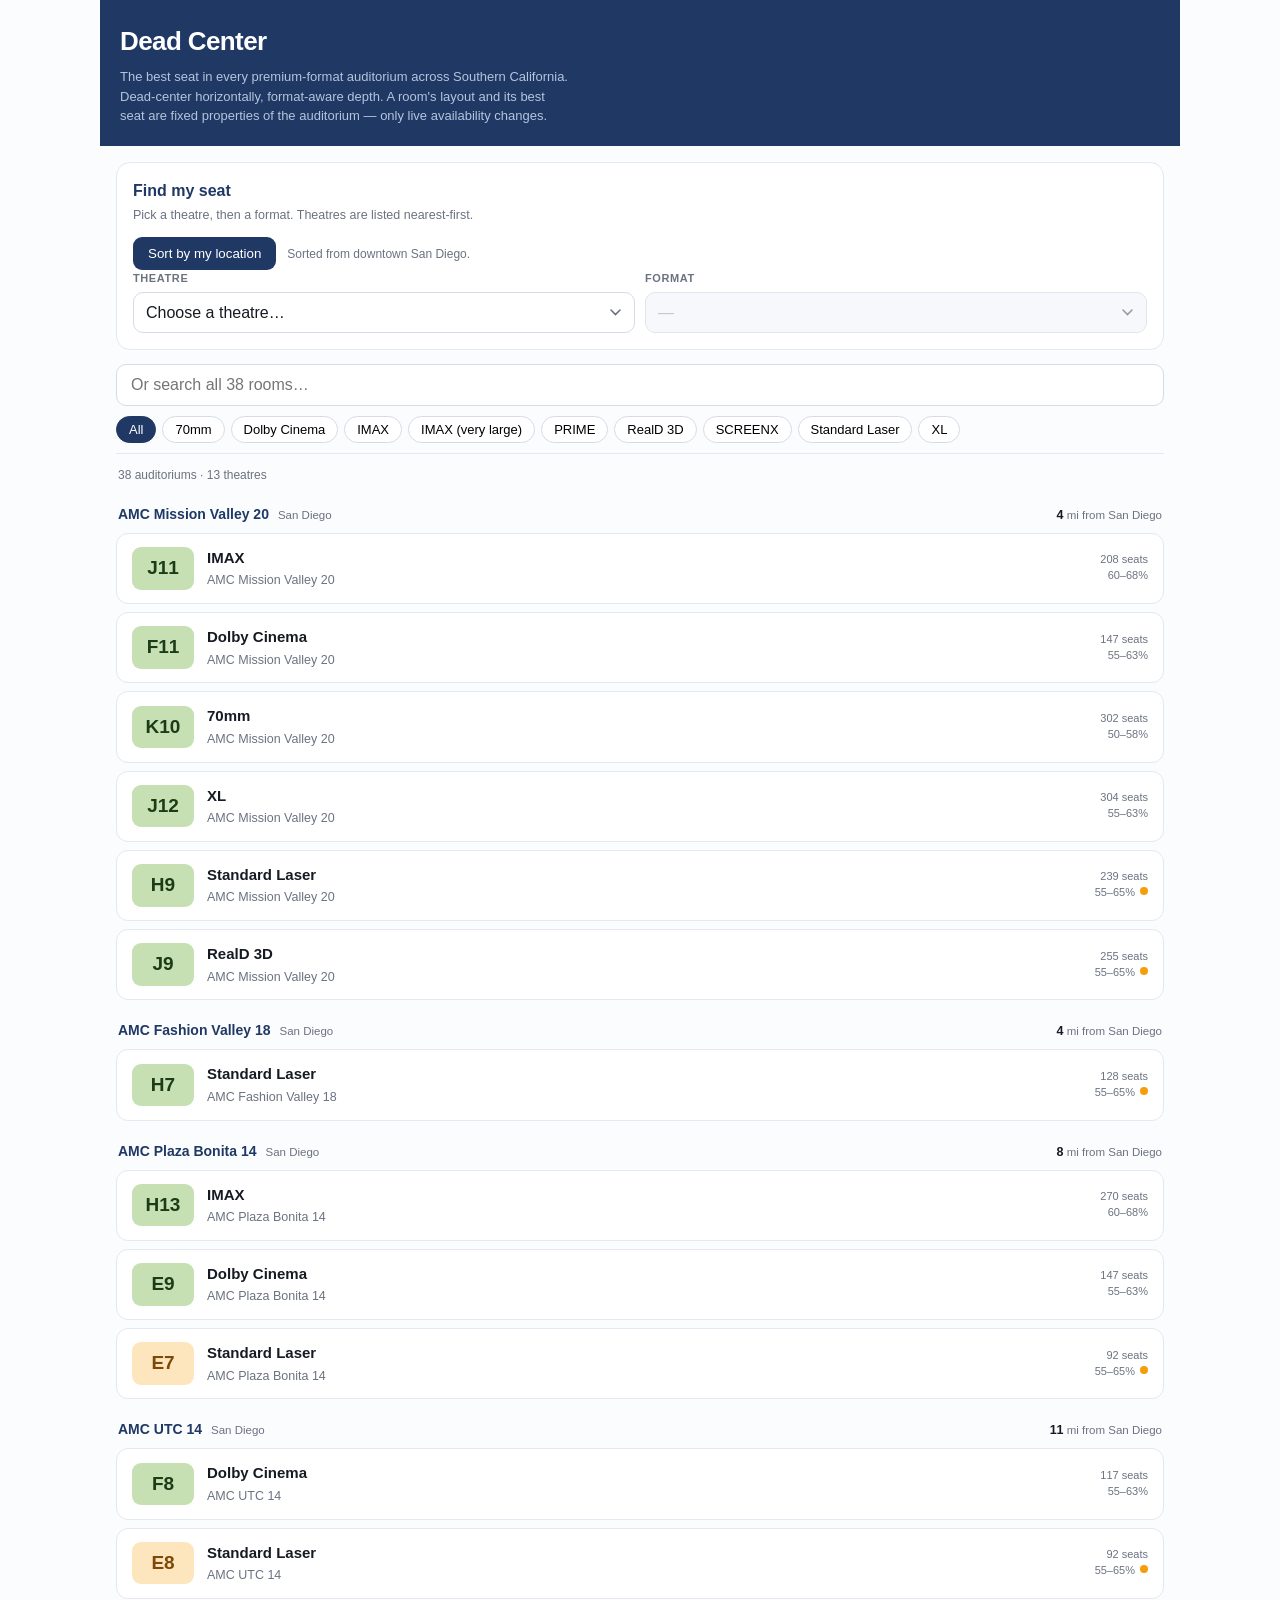
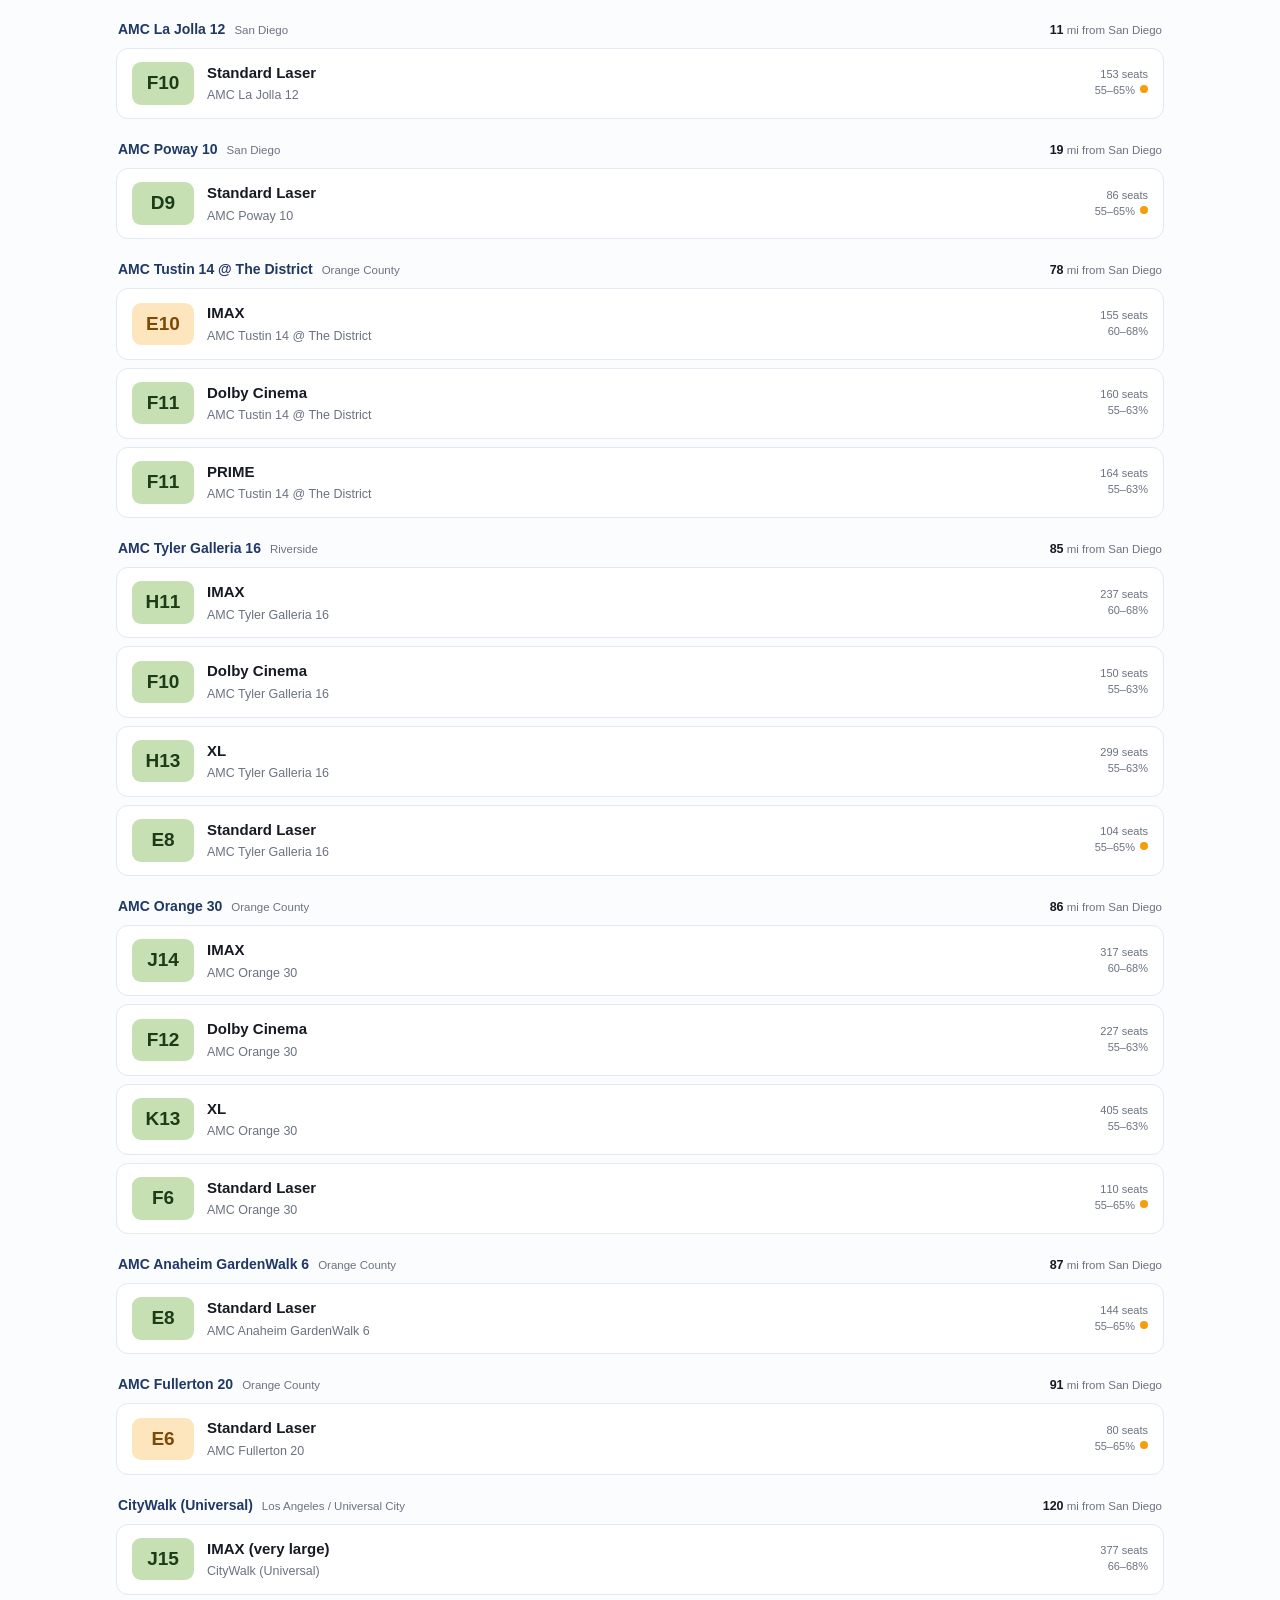
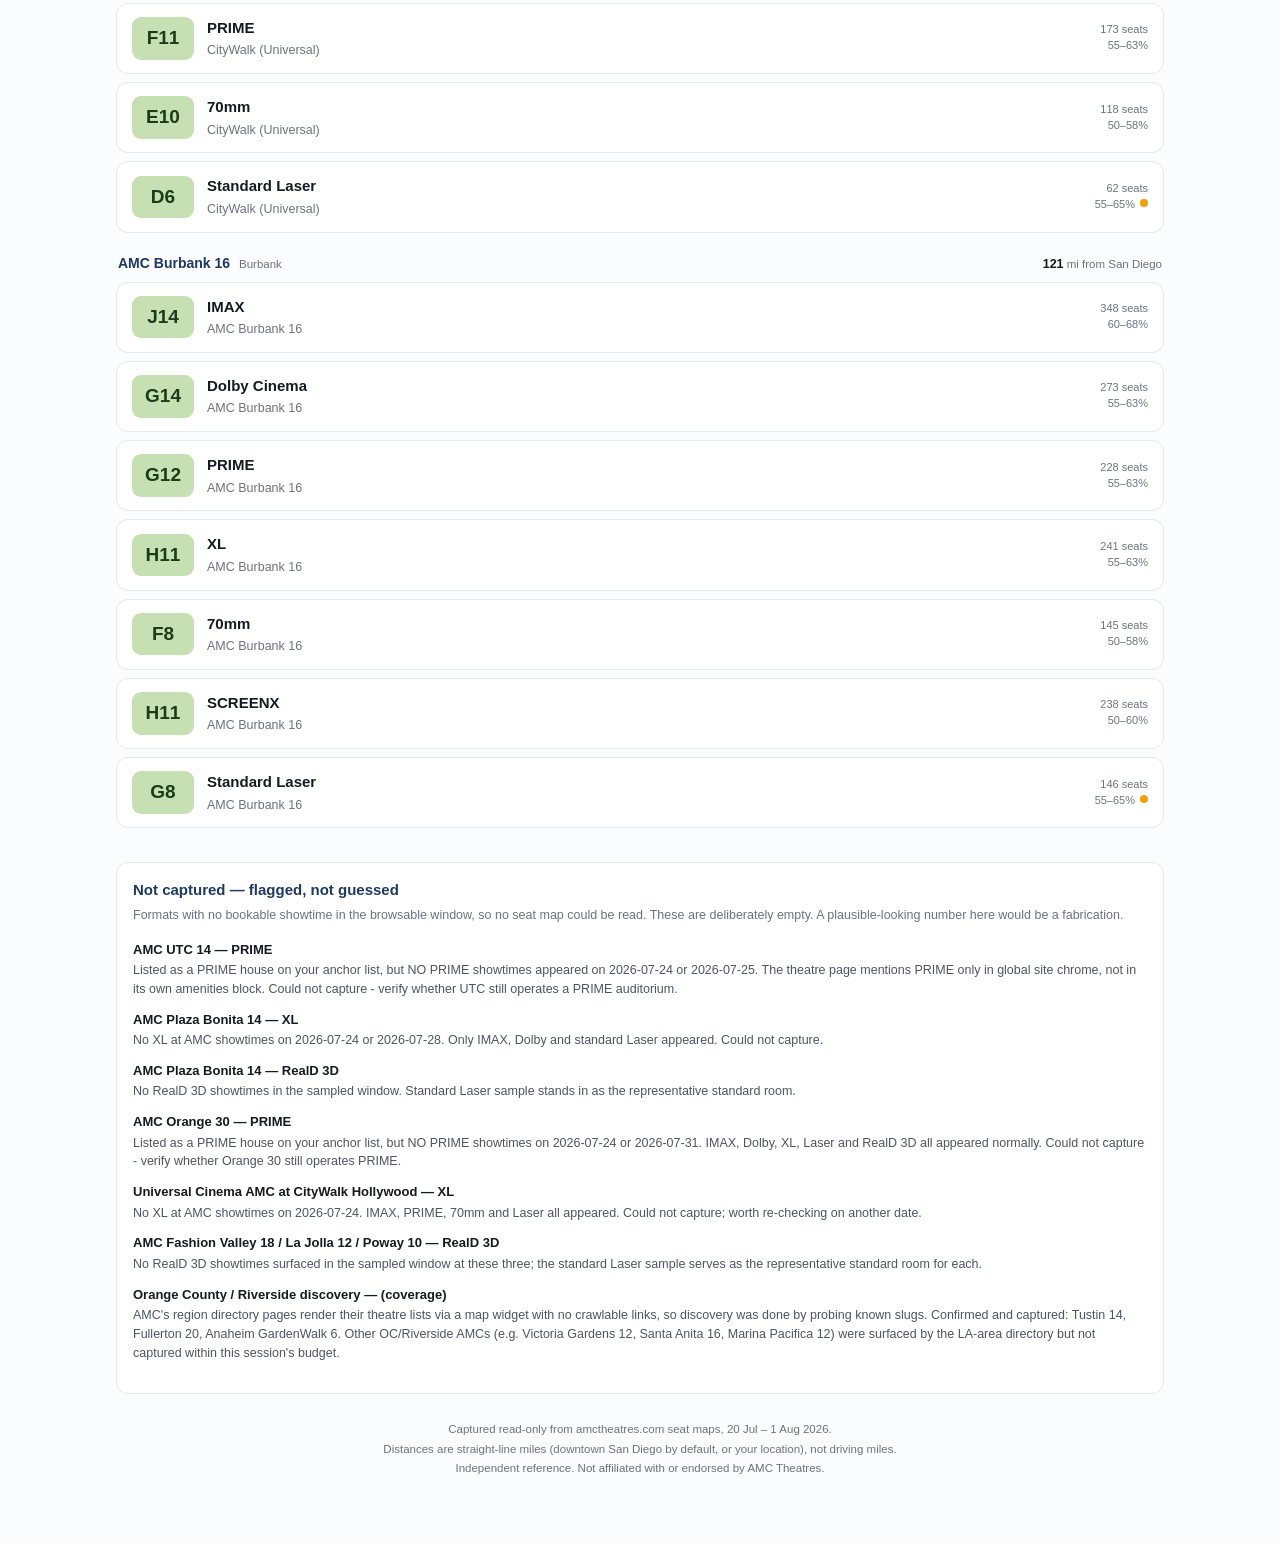
==== docs/index.html @ 114aef23 "Upload site" ====
<!DOCTYPE html>
<html lang="en"><head>
<meta charset="utf-8">
<meta name="viewport" content="width=device-width,initial-scale=1,viewport-fit=cover">
<title>Dead Center — the best seat in the house</title>
<meta name="description" content="The best seat in every premium-format auditorium at 13 theatres across Southern California. IMAX, Dolby, PRIME, XL, 70mm and SCREENX, measured from the actual seat maps.">
<meta name="theme-color" content="#1f3864">
<meta property="og:title" content="Dead Center — the best seat in the house">
<meta property="og:description" content="The best seat in every premium-format auditorium at 13 theatres across Southern California.">
<meta property="og:type" content="website">
<meta property="og:image" content="og.png">
<meta property="og:image:width" content="1200">
<meta property="og:image:height" content="630">
<meta name="twitter:card" content="summary_large_image">
<meta name="twitter:title" content="Dead Center — the best seat in the house">
<meta name="twitter:description" content="The best seat in every premium-format auditorium across Southern California.">
<meta name="twitter:image" content="og.png">
<link rel="manifest" href="manifest.json">
<link rel="apple-touch-icon" href="apple-touch-icon.png">
<meta name="apple-mobile-web-app-capable" content="yes">
<meta name="apple-mobile-web-app-status-bar-style" content="black-translucent">
<meta name="apple-mobile-web-app-title" content="Dead Center">
<link rel="icon" href="data:image/svg+xml,<svg xmlns='http://www.w3.org/2000/svg' viewBox='0 0 32 32'><rect width='32' height='32' rx='7' fill='%231f3864'/><rect x='7' y='7' width='18' height='3' rx='1.5' fill='%23c6e0b4'/><g fill='%23fff'><rect x='7' y='14' width='4' height='4' rx='1'/><rect x='14' y='14' width='4' height='4' rx='1' fill='%23c6e0b4'/><rect x='21' y='14' width='4' height='4' rx='1'/><rect x='7' y='21' width='4' height='4' rx='1'/><rect x='14' y='21' width='4' height='4' rx='1'/><rect x='21' y='21' width='4' height='4' rx='1'/></g></svg>">
<link rel="stylesheet" href="styles.css">
</head><body>
<div class="wrap">
<header>
  <h1>Dead Center</h1>
  <p>The best seat in every premium-format auditorium across Southern California.
     Dead-center horizontally, format-aware depth. A room's layout and its best seat are fixed
     properties of the auditorium — only live availability changes.</p>
  <button id="install" type="button" hidden>Install app</button>
  <p id="iostip" hidden>To install: tap the <b>Share</b> icon, then <b>Add to Home Screen</b>.</p>
</header>

<div class="picker">
  <h2>Find my seat</h2>
  <p class="hint">Pick a theatre, then a format. Theatres are listed nearest-first.</p>
  <div class="loc"><button id="loc" type="button">Sort by my location</button>
    <span id="locmsg">Sorted from downtown San Diego.</span></div>
  <div class="selects">
    <label>Theatre
      <select id="pt"><option value="">Choose a theatre…</option></select></label>
    <label>Format
      <select id="pf" disabled><option value="">—</option></select></label>
  </div>
  <div id="answer" aria-live="polite"></div>
</div>

<div class="controls">
  <input type="search" id="q" placeholder="Search all rooms…" autocomplete="off" aria-label="Search">
  <div class="chips" id="chips"></div>
</div>

<div class="count" id="count" aria-live="polite"></div>
<div id="list"></div>

<div class="gaps">
  <h2>Not captured — flagged, not guessed</h2>
  <p class="sub">Formats with no bookable showtime in the browsable window, so no seat map could be read.
     These are deliberately empty. A plausible-looking number here would be a fabrication.</p>
  <dl id="gaps"></dl>
</div>

<footer>
  Captured read-only from amctheatres.com seat maps, 20 Jul – 1 Aug 2026.<br>
  Distances are straight-line miles (downtown San Diego by default, or your location), not driving miles.<br>
  Independent reference. Not affiliated with or endorsed by AMC Theatres.
</footer>
</div>

<script src="seats.js"></script>
<script src="app.js"></script>
</body></html>
---- docs/styles.css ----
:root{color-scheme:light;--navy:#1f3864;--ink:#161a22;--mute:#6b7280;--line:#e4e8f0;
--sweet:#c6e0b4;--sweetink:#1c3c18;--good:#fff2cc;--close:#f8cbad;--far:#e6e8ec;--amber:#f59e0b;--bg:#fbfcfe}
*{box-sizing:border-box}
body{margin:0;background:var(--bg);color:var(--ink);-webkit-text-size-adjust:100%;
font:15px/1.5 -apple-system,BlinkMacSystemFont,"Segoe UI",Roboto,Helvetica,Arial,sans-serif}
.wrap{max-width:1080px;margin:0 auto;padding:0 16px 64px}
header{background:var(--navy);color:#fff;margin:0 -16px;position:relative;
padding:max(22px,env(safe-area-inset-top)) 20px 20px}
header h1{margin:0;font-size:26px;font-weight:800;letter-spacing:-.6px}
header p{margin:6px 0 0;font-size:13px;color:#b6c4dc;max-width:62ch}
#install{position:absolute;top:max(20px,env(safe-area-inset-top));right:18px;background:#fff;
color:var(--navy);border:0;border-radius:8px;padding:7px 13px;font:600 12.5px/1 inherit;cursor:pointer}
#install:hover{background:#e8eef8}
#iostip{margin:14px 2px 0;background:#eef3fb;border:1px solid #d6e0f0;border-radius:10px;
padding:10px 13px;font-size:12.5px;color:#324a70}
#iostip b{color:var(--navy)}
.controls{position:sticky;top:0;z-index:20;background:var(--bg);padding:14px 0 10px;
border-bottom:1px solid var(--line)}
input[type=search]{width:100%;padding:11px 14px;border:1px solid #d6dbe6;border-radius:10px;
font-size:16px;background:#fff;outline:none;-webkit-appearance:none}
input:focus{border-color:var(--navy);box-shadow:0 0 0 3px rgba(31,56,100,.1)}
.chips{display:flex;flex-wrap:wrap;gap:6px;margin-top:10px}
.chip{padding:5px 12px;border:1px solid #d6dbe6;border-radius:999px;background:#fff;
font-size:13px;cursor:pointer;font-family:inherit}
.chip[aria-pressed=true]{background:var(--navy);color:#fff;border-color:var(--navy)}
.count{font-size:12px;color:var(--mute);margin:12px 2px 8px}
.thead{display:flex;align-items:baseline;gap:9px;margin:20px 2px 8px;flex-wrap:wrap}
.thead b{font-size:14px;color:var(--navy)}
.thead .rg{font-size:11.5px;color:var(--mute)}
.thead .mi{margin-left:auto;font-size:11.5px;color:var(--mute);font-variant-numeric:tabular-nums}
.thead .mi b{font-size:12.5px;color:var(--ink)}
.card{background:#fff;border:1px solid var(--line);border-radius:12px;margin-bottom:8px;overflow:hidden}
.card>summary{list-style:none;cursor:pointer;padding:13px 15px;display:flex;align-items:center;gap:13px}
.card>summary::-webkit-details-marker{display:none}
.card>summary:focus-visible{outline:2px solid var(--navy);outline-offset:-2px}
.card[open]>summary{border-bottom:1px solid var(--line);background:#fcfdff}
.seat{flex:0 0 auto;min-width:62px;text-align:center;padding:7px 10px;border-radius:9px;
background:var(--sweet);color:var(--sweetink);font-weight:700;font-size:19px;font-variant-numeric:tabular-nums}
.seat.off{background:#fde6be;color:#7c4a06}
.meta{flex:1;min-width:0}.meta b{display:block;font-size:15px;font-weight:600}
.meta span{display:block;font-size:12.5px;color:var(--mute);margin-top:2px;
overflow:hidden;text-overflow:ellipsis;white-space:nowrap}
.tag{flex:0 0 auto;font-size:11px;color:var(--mute);text-align:right;line-height:1.45}
.dot{display:inline-block;width:8px;height:8px;border-radius:50%;background:var(--amber);
vertical-align:1px;margin-left:5px}
.stale{display:inline-block;margin-left:5px;font-size:9.5px;font-weight:700;letter-spacing:.4px;
background:#fde6be;color:#7c4a06;padding:1px 5px;border-radius:4px;vertical-align:1px}
.body{padding:16px 15px 18px}
.why{font-size:13.5px;color:#374151;background:#f7f9fc;border-left:3px solid var(--navy);
padding:10px 13px;border-radius:0 8px 8px 0;margin:0 0 14px}
.why.mt{margin-top:15px}
.warn{font-size:12.5px;background:#fff7ed;border-left:3px solid var(--amber);color:#7c4a06;
padding:9px 13px;border-radius:0 8px 8px 0;margin:0 0 14px}
.warn.mt0{margin:14px 0 0}
.split{display:flex;gap:22px;flex-wrap:wrap}
.diagram{flex:0 0 auto}
.screen{height:7px;border-radius:4px;background:linear-gradient(90deg,#c8d2e4,#1f3864,#c8d2e4)}
.screenlbl{text-align:center;font-size:9.5px;letter-spacing:2.4px;color:var(--mute);margin:3px 0 9px}
.rowline{display:flex;align-items:center;gap:7px;margin-bottom:2px}
.rlbl{width:17px;font-size:10.5px;color:var(--mute);text-align:right;font-variant-numeric:tabular-nums}
.bar{height:11px;border-radius:3px}
.rowline.best .rlbl{color:var(--ink);font-weight:700}
.rowline.best .bar{outline:2px solid var(--navy);outline-offset:1px}
.rpct{font-size:10px;color:#aeb5c2;font-variant-numeric:tabular-nums}
table{border-collapse:collapse;font-size:12.5px;flex:1;min-width:280px}
th{background:var(--navy);color:#fff;font-weight:600;padding:6px 9px;text-align:left;font-size:11.5px}
td{padding:5px 9px;border-bottom:1px solid #f0f2f6;font-variant-numeric:tabular-nums}
tr.best td{font-weight:700;background:#f4f8ef}
.v{padding:1px 7px;border-radius:4px;font-size:11px;white-space:nowrap}
.k{font-size:11.5px;color:var(--mute);margin:0 0 14px}.k b{color:var(--ink);font-weight:600}
.quirks{margin:16px 0 0;padding:0;list-style:none}
.quirks li{font-size:12.5px;color:#4b5563;padding-left:15px;position:relative;margin-bottom:5px}
.quirks li:before{content:"";position:absolute;left:0;top:7px;width:4px;height:4px;
border-radius:50%;background:#b6bdc9}
.share{margin-top:14px;font-size:11.5px;background:none;border:1px solid #d6dbe6;border-radius:7px;
padding:5px 11px;color:var(--mute);cursor:pointer;font-family:inherit}
.share:hover{border-color:var(--navy);color:var(--navy)}
.gaps{margin-top:34px;background:#fff;border:1px solid var(--line);border-radius:12px;padding:16px}
.gaps h2{margin:0 0 4px;font-size:15px;color:var(--navy)}
.gaps p.sub{margin:0 0 12px;font-size:12.5px;color:var(--mute)}
.gaps dt{font-size:13px;font-weight:600;margin-top:11px}
.gaps dd{margin:2px 0 0;font-size:12.5px;color:#4b5563}
.empty{text-align:center;color:var(--mute);padding:46px 0}
.picker{background:#fff;border:1px solid var(--line);border-radius:14px;padding:16px;margin-top:16px}
.picker h2{margin:0 0 3px;font-size:16px;color:var(--navy)}
.picker .hint{margin:0 0 13px;font-size:12.5px;color:var(--mute)}
.selects{display:flex;gap:10px;flex-wrap:wrap}
.selects label{flex:1;min-width:190px;font-size:11px;font-weight:700;letter-spacing:.6px;
color:var(--mute);text-transform:uppercase;display:block}
select{width:100%;margin-top:5px;padding:11px 12px;font-size:16px;font-family:inherit;
border:1px solid #d6dbe6;border-radius:10px;background:#fff;color:var(--ink);-webkit-appearance:none;
background-image:url("data:image/svg+xml,%3Csvg xmlns='http://www.w3.org/2000/svg' width='11' height='7'%3E%3Cpath d='M1 1l4.5 4.5L10 1' stroke='%236b7280' stroke-width='1.6' fill='none' stroke-linecap='round'/%3E%3C/svg%3E");
background-repeat:no-repeat;background-position:right 13px center}
select:disabled{background-color:#f4f6fa;color:#aab1bd}
select:focus{outline:none;border-color:var(--navy);box-shadow:0 0 0 3px rgba(31,56,100,.1)}
.answer{margin-top:16px;border-top:1px solid var(--line);padding-top:16px}
.answer:empty{margin:0;border:0;padding:0}
.bigseat{display:flex;align-items:center;gap:15px;flex-wrap:wrap}
.bigseat .num{font-size:44px;font-weight:800;letter-spacing:-1.5px;color:var(--sweetink);
background:var(--sweet);border-radius:13px;padding:9px 20px;font-variant-numeric:tabular-nums}
.bigseat .num.off{background:#fde6be;color:#7c4a06}
.bigseat .sub{font-size:13px;color:var(--mute);line-height:1.55}
.bigseat .sub b{color:var(--ink);display:block;font-size:15px;font-weight:600;margin-bottom:2px}
.bigseat .sub b.inline{display:inline;font-size:inherit;color:inherit;margin:0}
.map{margin-top:16px;overflow-x:auto;padding-bottom:4px}
.mapinner{display:inline-block;min-width:100%}
.maprow{display:flex;align-items:center;justify-content:center;gap:3px;margin-bottom:3px}
.maprow .lb{width:16px;font-size:9.5px;color:var(--mute);text-align:right;flex:0 0 auto;
font-variant-numeric:tabular-nums}
.seats{display:flex;gap:2px}
.s{width:9px;height:9px;border-radius:2px;background:#dfe4ec}
.maprow[data-v="SWEET SPOT"] .s{background:var(--sweet)}
.maprow[data-v="good"] .s{background:#f0e4bd}
.maprow[data-v="too close"] .s{background:#f4d5c2}
.s.pick{background:var(--navy);width:11px;height:11px;border-radius:3px;margin:-1px;
box-shadow:0 0 0 2px #fff,0 0 0 4px var(--navy)}
.maplegend{text-align:center;font-size:10.5px;color:var(--mute);margin-top:9px}
.notcaptured{background:#fff7ed;border:1px solid #f3d5a8;border-radius:11px;padding:15px}
.notcaptured b{display:block;font-size:15px;color:#7c4a06;margin-bottom:4px}
.notcaptured p{margin:0;font-size:13px;color:#8a5a15;line-height:1.55}
.loc{display:flex;align-items:center;gap:11px;flex-wrap:wrap;margin-top:12px}
#loc{background:var(--navy);color:#fff;border:0;border-radius:9px;padding:9px 15px;
font:600 13px/1 inherit;cursor:pointer}
#loc:hover{background:#26467a}
#loc:disabled{opacity:.55;cursor:default}
#locmsg{font-size:12px;color:var(--mute)}
#locmsg.on{color:var(--sweetink);font-weight:600}
#locmsg.err{color:#b45309}
footer{margin-top:26px;font-size:11.5px;color:var(--mute);text-align:center;line-height:1.7}
@media(max-width:560px){.split{gap:16px}table{min-width:100%}.tag{display:none}}
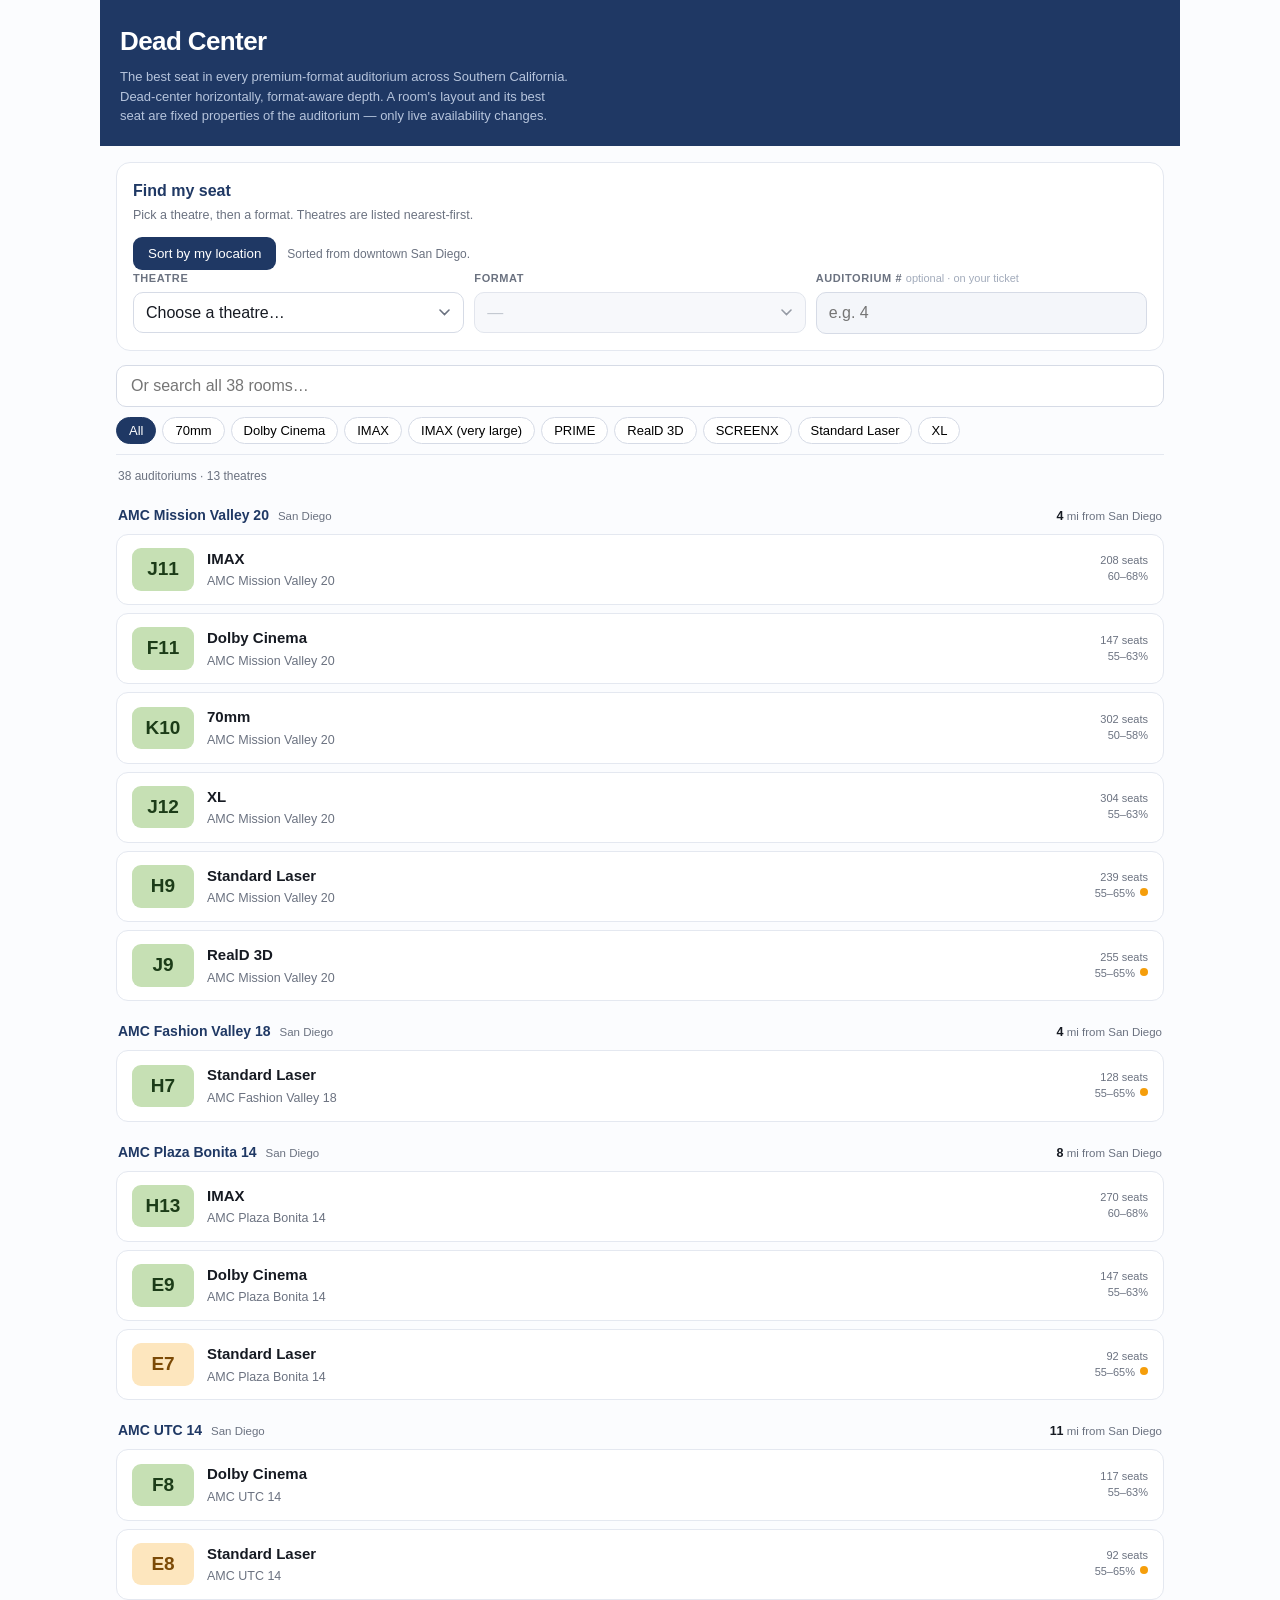
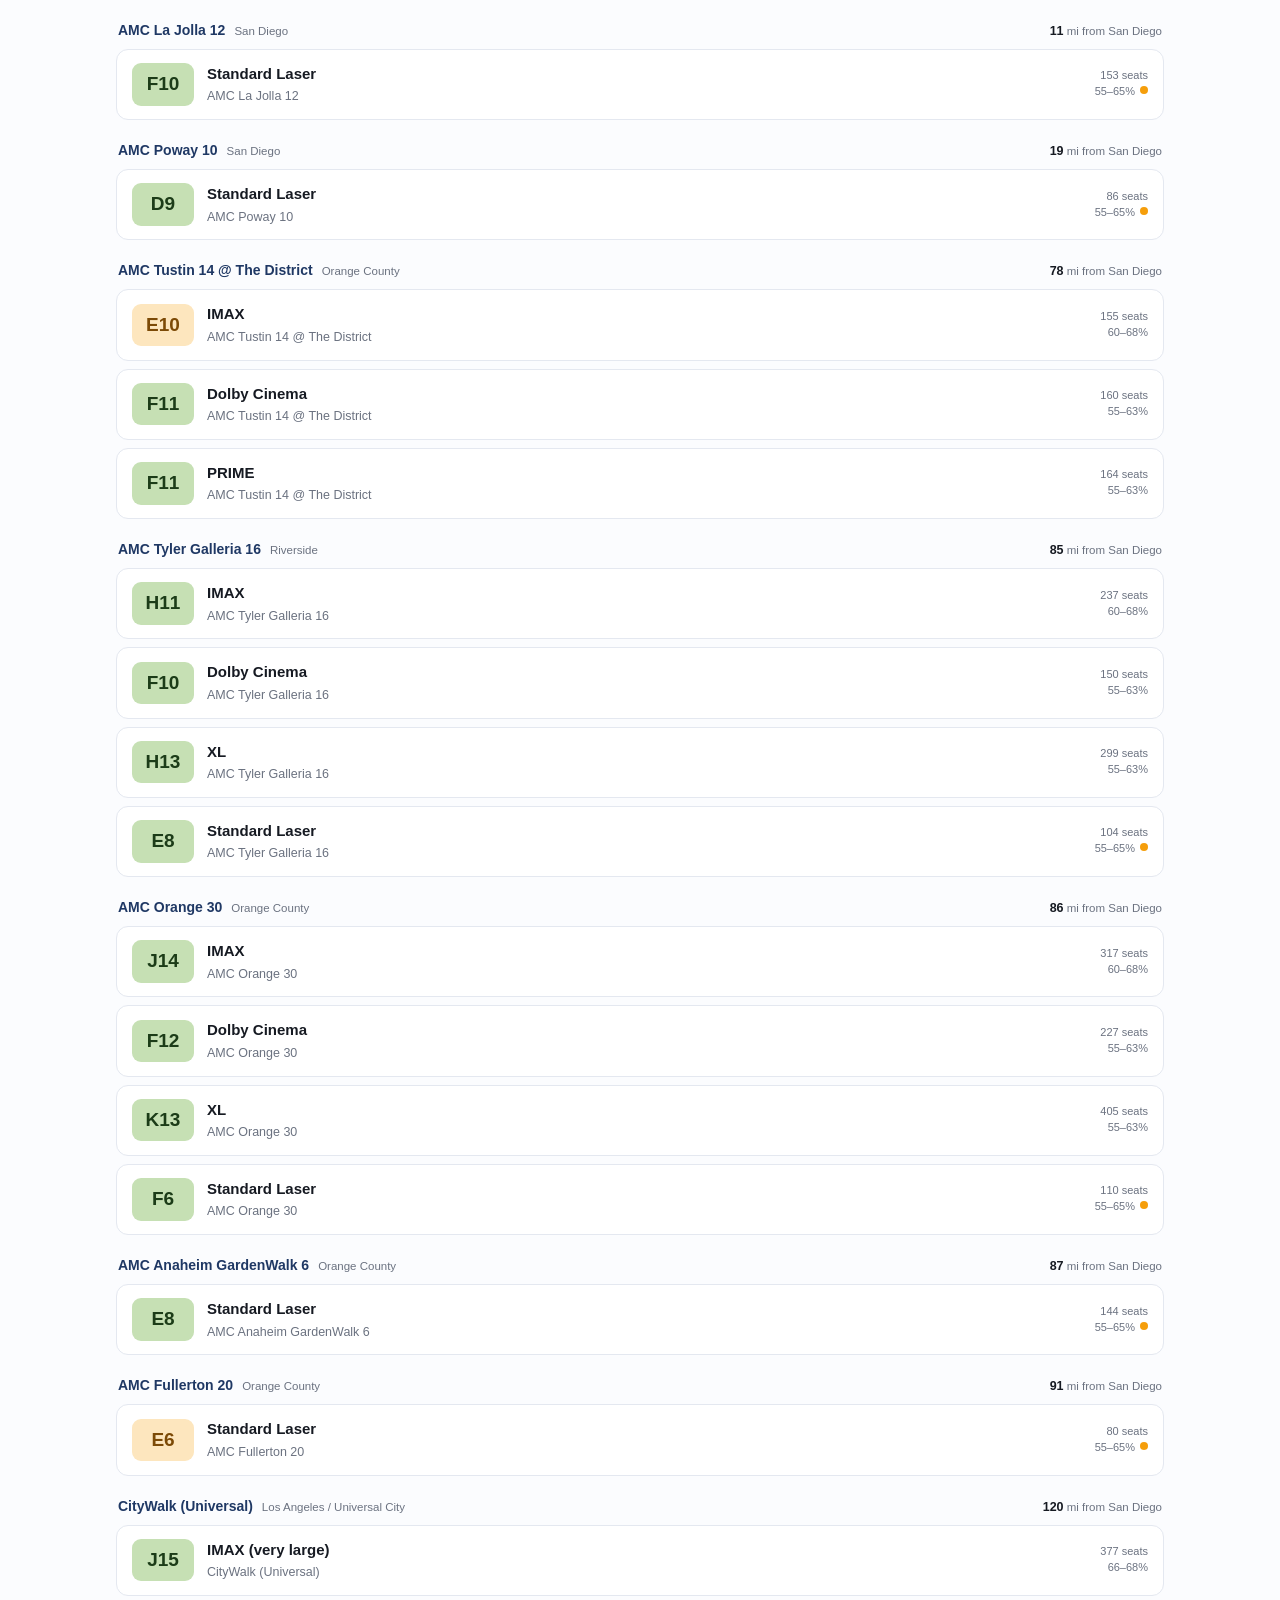
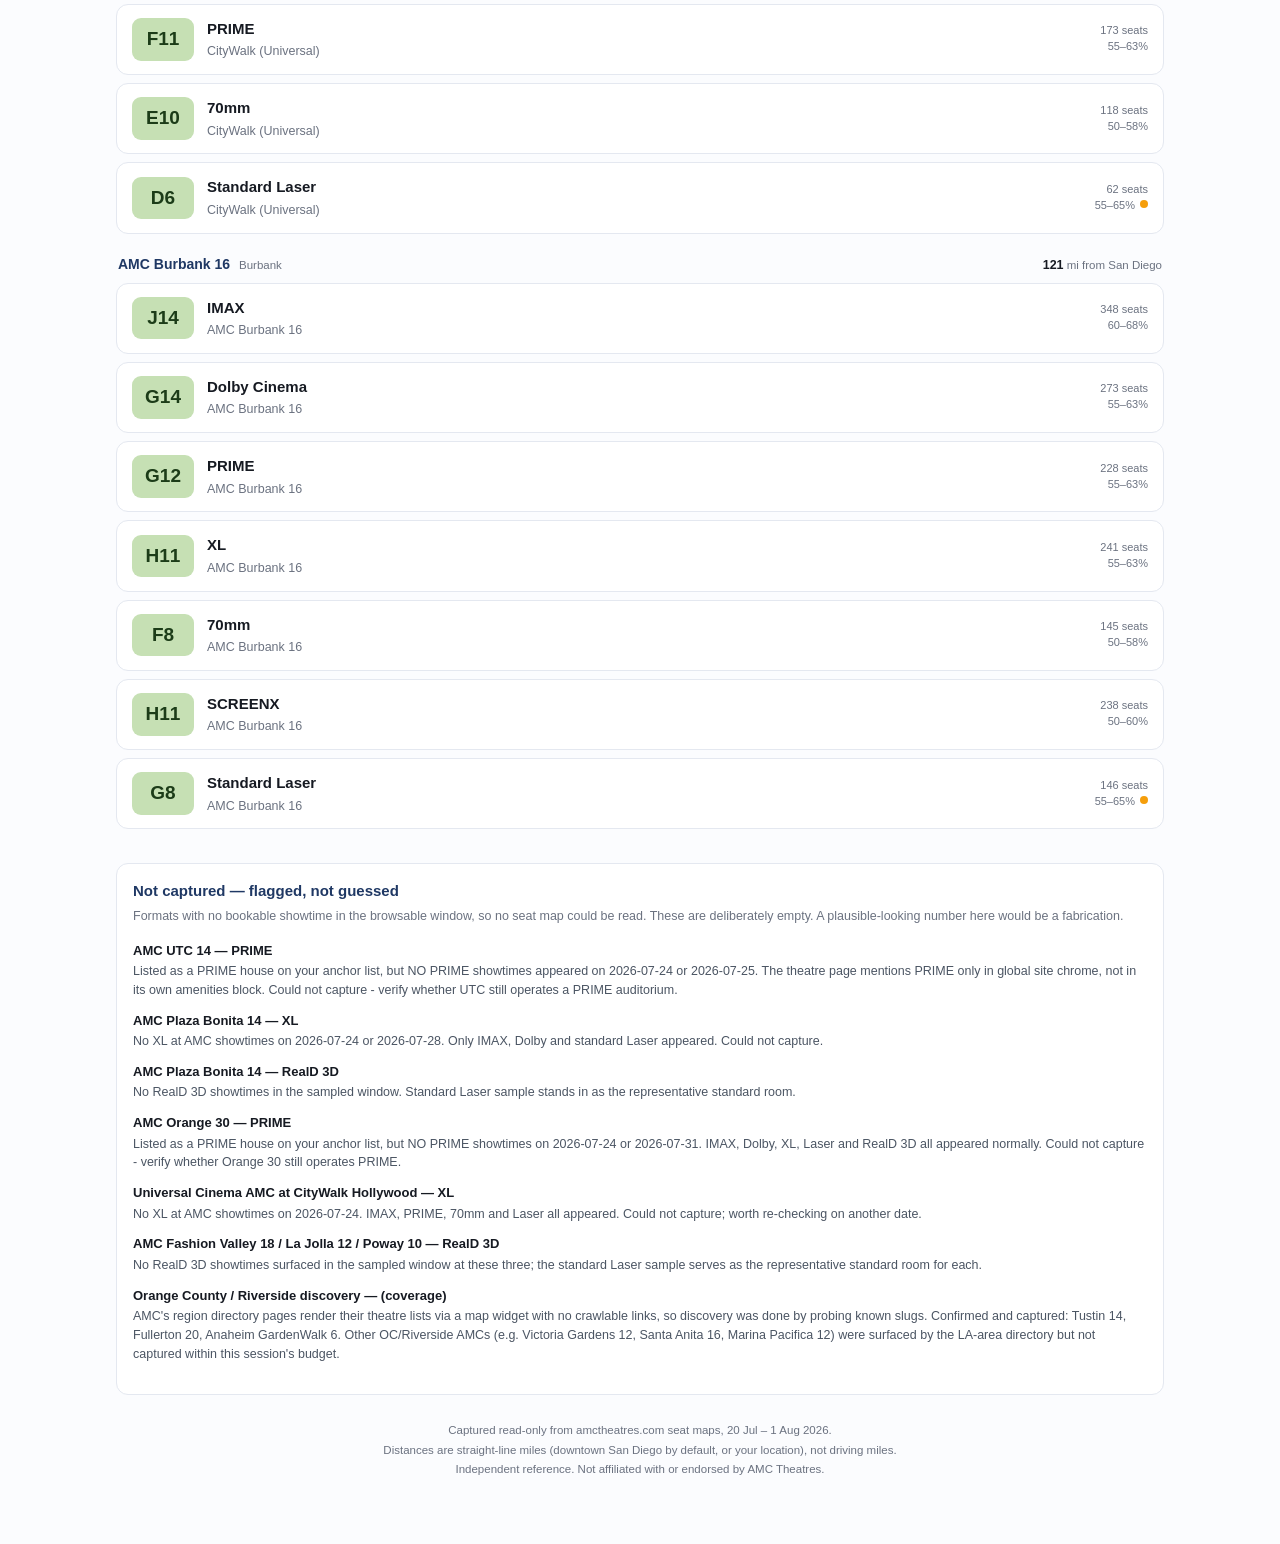
==== commit ef2f5172: "Add files via upload" ====
--- a/docs/index.html
+++ b/docs/index.html
@@ -43,6 +43,8 @@
       <select id="pt"><option value="">Choose a theatre…</option></select></label>
     <label>Format
       <select id="pf" disabled><option value="">—</option></select></label>
+    <label>Auditorium # <span class="opt">optional · on your ticket</span>
+      <input id="pa" type="number" min="1" inputmode="numeric" placeholder="e.g. 4" disabled></label>
   </div>
   <div id="answer" aria-live="polite"></div>
 </div>
--- a/docs/styles.css
+++ b/docs/styles.css
@@ -87,6 +87,12 @@
 .selects{display:flex;gap:10px;flex-wrap:wrap}
 .selects label{flex:1;min-width:190px;font-size:11px;font-weight:700;letter-spacing:.6px;
 color:var(--mute);text-transform:uppercase;display:block}
+.selects .opt{font-weight:400;letter-spacing:0;text-transform:none;color:#a2abbb}
+.selects input[type=number]{width:100%;margin-top:5px;padding:11px 12px;font-size:16px;font-family:inherit;
+border:1px solid #d6dbe6;border-radius:10px;background:#fff;color:var(--ink);-webkit-appearance:none}
+.selects input[type=number]:disabled{background:#f4f6fa;color:#aab1bd}
+.selects input[type=number]:focus{outline:none;border-color:var(--navy);box-shadow:0 0 0 3px rgba(31,56,100,.1)}
+.bigseat .num.cap{background:#e8eef8;color:var(--navy);font-size:34px;letter-spacing:-1px}
 select{width:100%;margin-top:5px;padding:11px 12px;font-size:16px;font-family:inherit;
 border:1px solid #d6dbe6;border-radius:10px;background:#fff;color:var(--ink);-webkit-appearance:none;
 background-image:url("data:image/svg+xml,%3Csvg xmlns='http://www.w3.org/2000/svg' width='11' height='7'%3E%3Cpath d='M1 1l4.5 4.5L10 1' stroke='%236b7280' stroke-width='1.6' fill='none' stroke-linecap='round'/%3E%3C/svg%3E");
@@ -115,6 +121,21 @@
 .s.pick{background:var(--navy);width:11px;height:11px;border-radius:3px;margin:-1px;
 box-shadow:0 0 0 2px #fff,0 0 0 4px var(--navy)}
 .maplegend{text-align:center;font-size:10.5px;color:var(--mute);margin-top:9px}
+.fmtnote{font-size:12px;color:var(--mute);font-style:italic;margin:10px 0 0}
+.links{display:flex;gap:8px;flex-wrap:wrap;margin-top:15px}
+.links a{font-size:12px;font-weight:600;color:var(--navy);text-decoration:none;
+border:1px solid #d6dbe6;border-radius:8px;padding:8px 12px}
+.links a:hover{border-color:var(--navy);background:#f2f6fc}
+.rate{margin-top:16px;padding-top:13px;border-top:1px dashed var(--line)}
+.rate label{font-size:11px;font-weight:700;letter-spacing:.5px;text-transform:uppercase;color:var(--mute);display:block}
+.rate input{margin-top:6px;width:130px;padding:9px 11px;font-size:16px;font-family:inherit;
+border:1px solid #d6dbe6;border-radius:9px;text-transform:uppercase;-webkit-appearance:none}
+.rate input:focus{outline:none;border-color:var(--navy);box-shadow:0 0 0 3px rgba(31,56,100,.1)}
+.ratered{margin-top:9px;font-size:13px;line-height:1.5;min-height:1px}
+.ratered.good{color:var(--sweetink)}
+.ratered.ok{color:#7a6212}
+.ratered.warn,.ratered.bad{color:#b45309}
+.ratered .rq{display:block;margin-top:3px;font-size:11px;color:var(--mute);font-weight:400}
 .notcaptured{background:#fff7ed;border:1px solid #f3d5a8;border-radius:11px;padding:15px}
 .notcaptured b{display:block;font-size:15px;color:#7c4a06;margin-bottom:4px}
 .notcaptured p{margin:0;font-size:13px;color:#8a5a15;line-height:1.55}
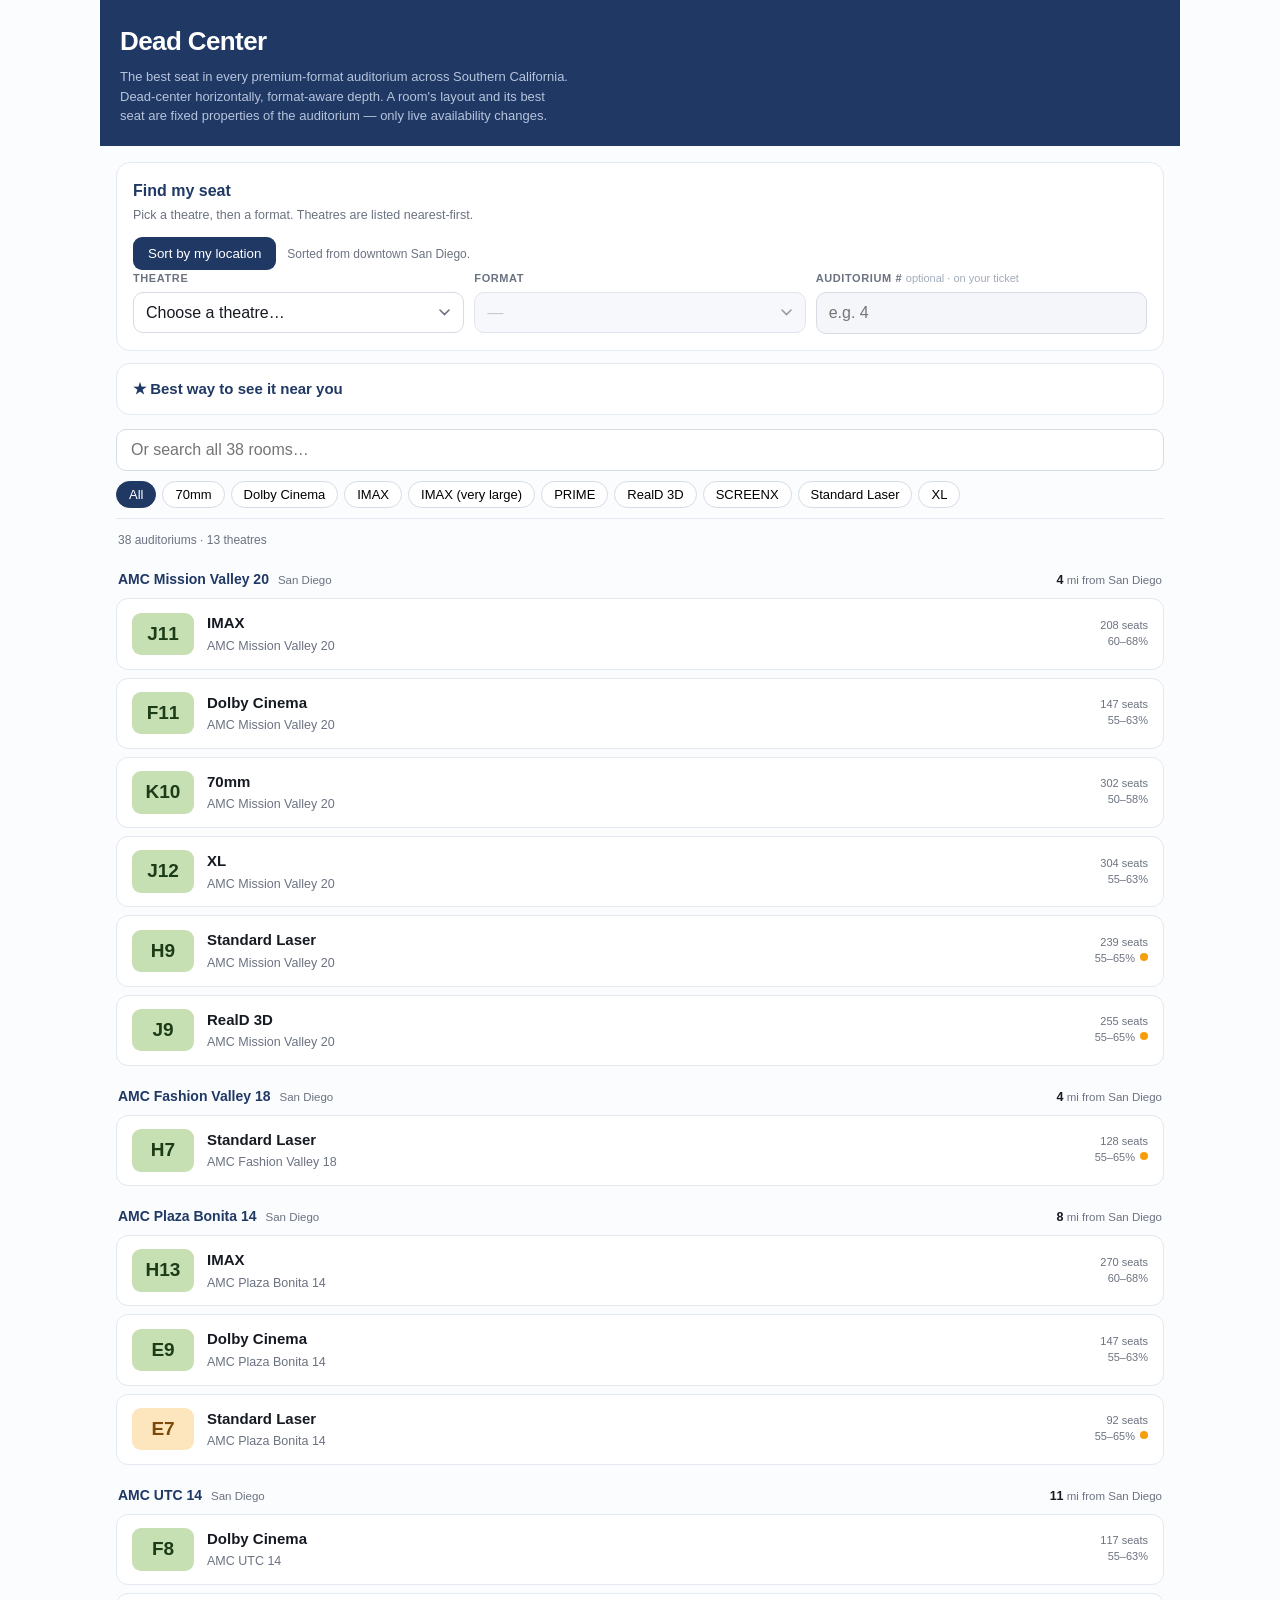
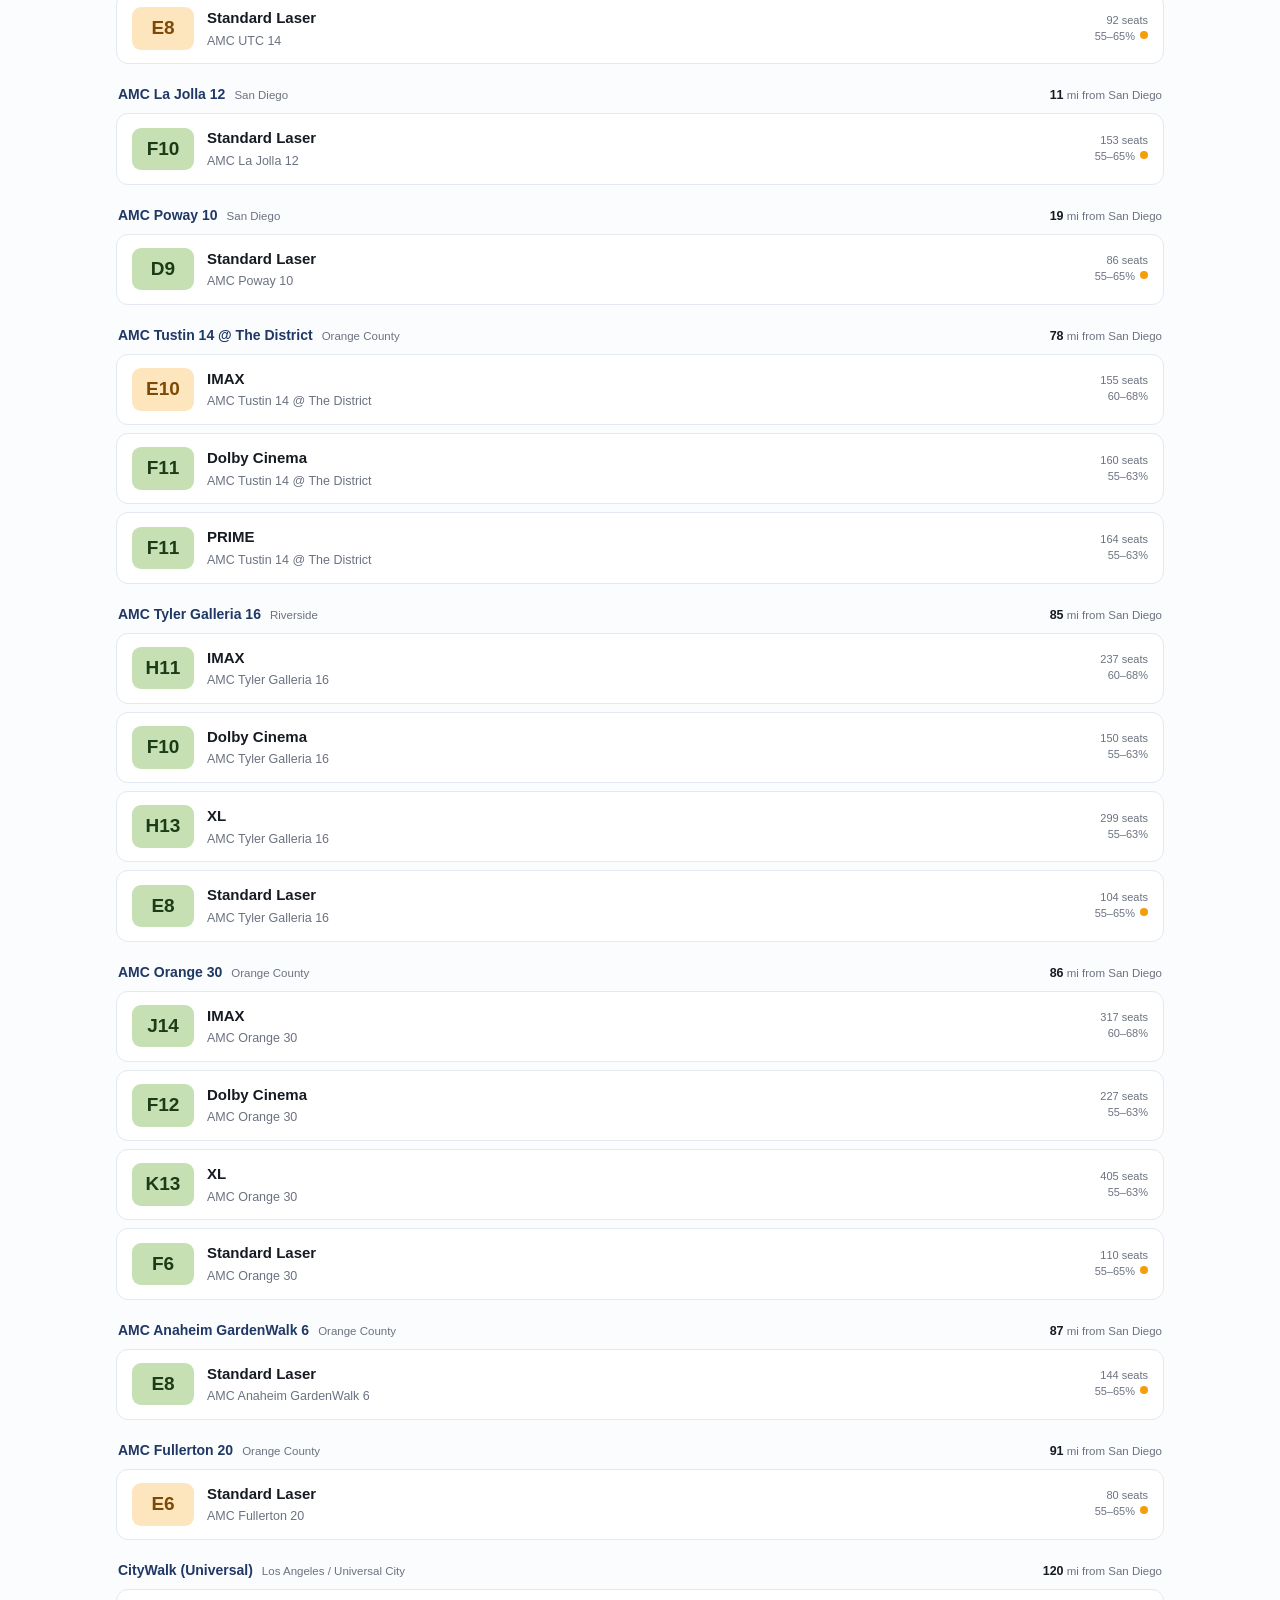
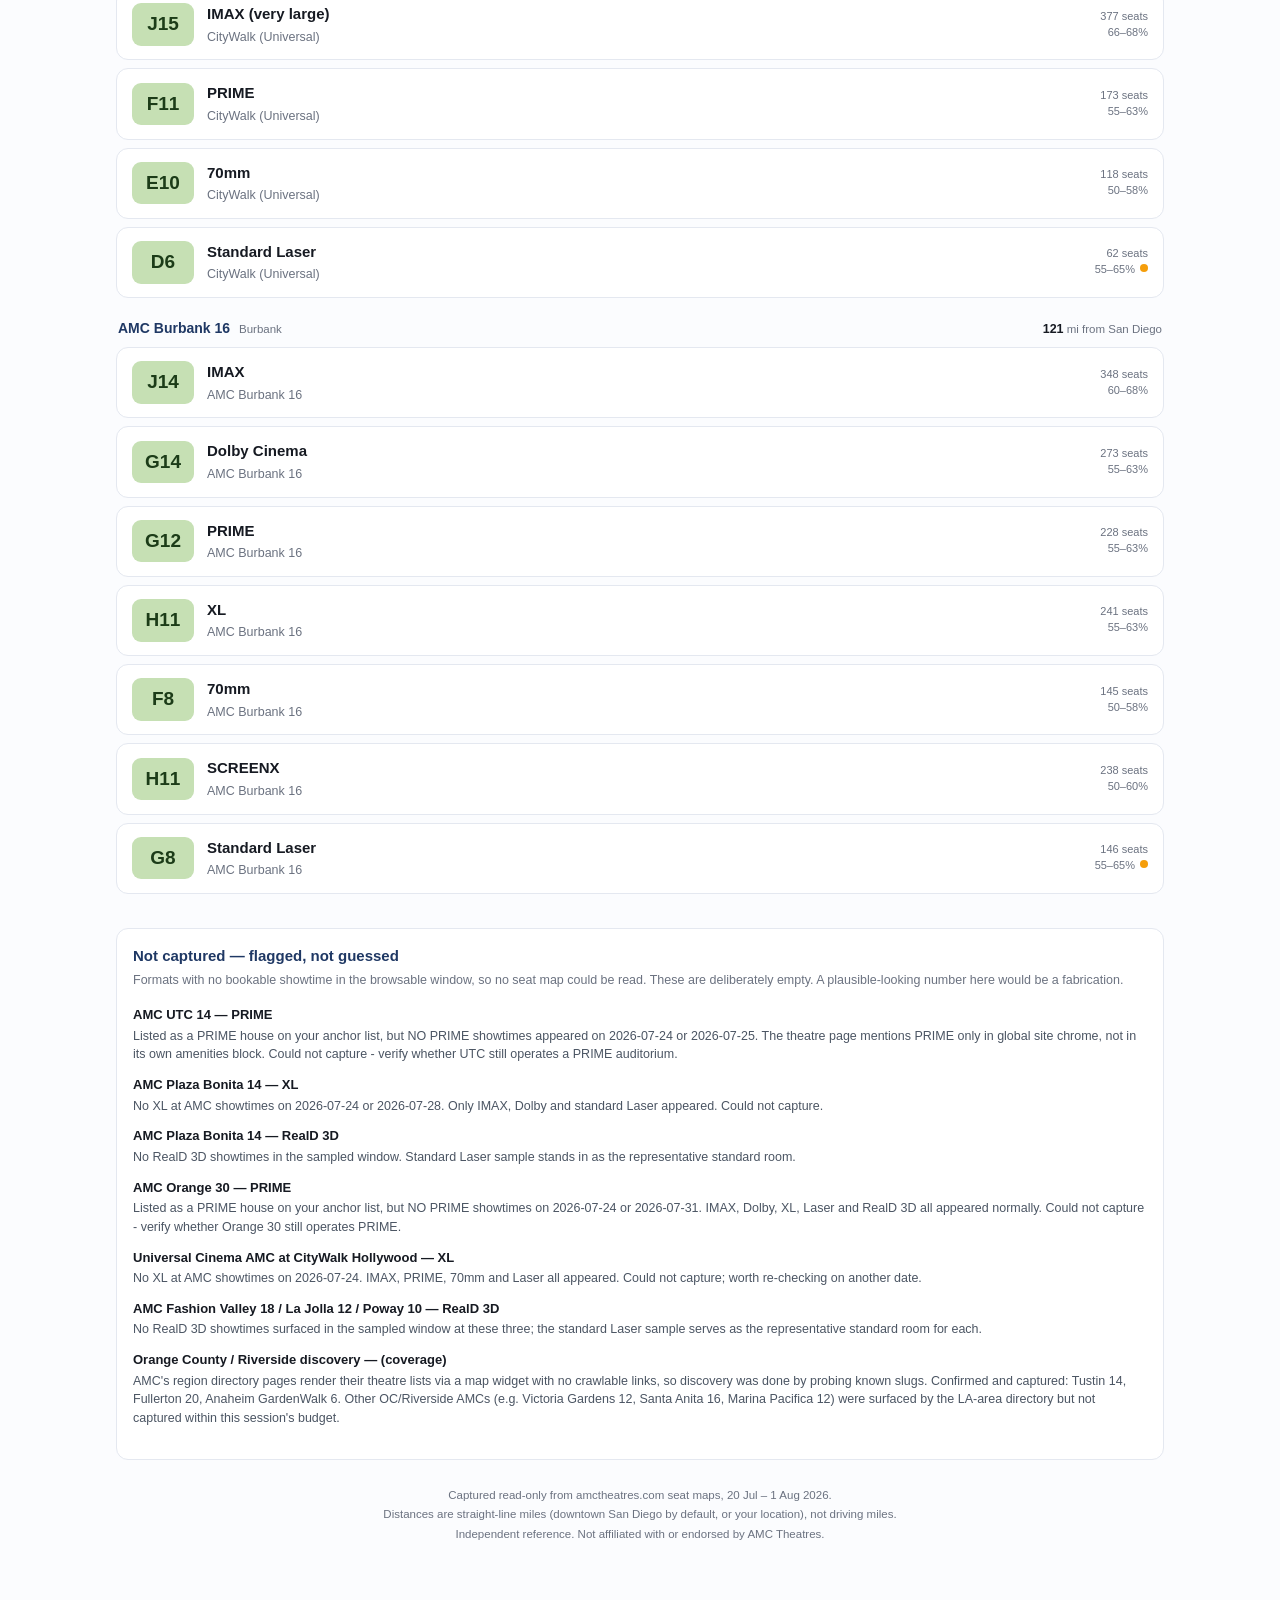
==== commit 936e00ff: "Add files via upload" ====
--- a/docs/index.html
+++ b/docs/index.html
@@ -49,6 +49,19 @@
   <div id="answer" aria-live="polite"></div>
 </div>
 
+<details class="best" id="bestwrap">
+  <summary>★ Best way to see it near you</summary>
+  <div class="bestbody">
+    <p class="hint">Premium presentations ranked. "Best presentation" favours the biggest,
+       most immersive screen; "Closest" favours distance. Availability is separate — tap a room to see its seat.</p>
+    <div class="besttoggle" id="besttoggle">
+      <button type="button" data-s="presentation" aria-pressed="true">Best presentation</button>
+      <button type="button" data-s="nearest" aria-pressed="false">Closest</button>
+    </div>
+    <ol id="best"></ol>
+  </div>
+</details>
+
 <div class="controls">
   <input type="search" id="q" placeholder="Search all rooms…" autocomplete="off" aria-label="Search">
   <div class="chips" id="chips"></div>
--- a/docs/styles.css
+++ b/docs/styles.css
@@ -1,5 +1,7 @@
 :root{color-scheme:light;--navy:#1f3864;--ink:#161a22;--mute:#6b7280;--line:#e4e8f0;
---sweet:#c6e0b4;--sweetink:#1c3c18;--good:#fff2cc;--close:#f8cbad;--far:#e6e8ec;--amber:#f59e0b;--bg:#fbfcfe}
+--sweet:#c6e0b4;--sweetink:#1c3c18;--good:#fff2cc;--close:#f8cbad;--far:#e6e8ec;--amber:#f59e0b;--bg:#fbfcfe;
+/* depth-zone colors (directional): warm = too close, green = sweet, cool = too far */
+--z-close:#ef9a6a;--z-good:#cfe8a8;--z-sweet:#6fbf73;--z-far:#8fb0d6}
 *{box-sizing:border-box}
 body{margin:0;background:var(--bg);color:var(--ink);-webkit-text-size-adjust:100%;
 font:15px/1.5 -apple-system,BlinkMacSystemFont,"Segoe UI",Roboto,Helvetica,Arial,sans-serif}
@@ -115,12 +117,51 @@
 font-variant-numeric:tabular-nums}
 .seats{display:flex;gap:2px}
 .s{width:9px;height:9px;border-radius:2px;background:#dfe4ec}
-.maprow[data-v="SWEET SPOT"] .s{background:var(--sweet)}
-.maprow[data-v="good"] .s{background:#f0e4bd}
-.maprow[data-v="too close"] .s{background:#f4d5c2}
+.maprow[data-v="SWEET SPOT"] .s{background:var(--z-sweet)}
+.maprow[data-v="good"] .s{background:var(--z-good)}
+.maprow[data-v="too close"] .s{background:var(--z-close)}
+.maprow[data-v="too far"] .s{background:var(--z-far)}
 .s.pick{background:var(--navy);width:11px;height:11px;border-radius:3px;margin:-1px;
 box-shadow:0 0 0 2px #fff,0 0 0 4px var(--navy)}
 .maplegend{text-align:center;font-size:10.5px;color:var(--mute);margin-top:9px}
+.feel{margin:10px 0 0;font-size:12.5px;color:var(--navy);font-weight:600}
+.hazards{margin:15px 0 0;background:#fff7ed;border:1px solid #f3d5a8;border-radius:10px;padding:11px 13px}
+.hazards b{display:block;font-size:12.5px;color:#7c4a06;margin-bottom:5px}
+.hazards ul{margin:0;padding-left:16px}
+.hazards li{font-size:12.5px;color:#8a5a15;margin-bottom:3px}
+.maprow.haz .lb{color:#b45309;font-weight:700}
+.reports{margin-top:15px;display:flex;gap:16px;flex-wrap:wrap}
+.reports .report{margin-top:0}
+/* Best way to see it */
+.best{background:#fff;border:1px solid var(--line);border-radius:14px;margin-top:12px;overflow:hidden}
+.best>summary{list-style:none;cursor:pointer;padding:14px 16px;font-weight:700;color:var(--navy);font-size:15px}
+.best>summary::-webkit-details-marker{display:none}
+.best>summary:focus-visible{outline:2px solid var(--navy);outline-offset:-2px}
+.best[open]>summary{border-bottom:1px solid var(--line)}
+.bestbody{padding:14px 16px 16px}
+.besttoggle{display:inline-flex;gap:0;border:1px solid #d6dbe6;border-radius:9px;overflow:hidden;margin-bottom:12px}
+.besttoggle button{background:#fff;border:0;padding:8px 14px;font:600 12.5px/1 inherit;cursor:pointer;color:var(--mute)}
+.besttoggle button[aria-pressed=true]{background:var(--navy);color:#fff}
+#best{list-style:none;margin:0;padding:0;counter-reset:none}
+#best li{margin-bottom:7px}
+.brow{width:100%;display:flex;align-items:center;gap:12px;text-align:left;background:#fbfcfe;
+border:1px solid var(--line);border-radius:11px;padding:11px 13px;cursor:pointer;font-family:inherit}
+.brow:hover{border-color:var(--navy);background:#f4f8ff}
+.brank{flex:0 0 auto;width:24px;height:24px;border-radius:50%;background:var(--navy);color:#fff;
+font-weight:700;font-size:12px;display:flex;align-items:center;justify-content:center}
+.bmeta{flex:1;min-width:0}
+.bmeta b{display:block;font-size:14px;color:var(--ink)}
+.bmeta span{display:block;font-size:12px;color:var(--mute);overflow:hidden;text-overflow:ellipsis;white-space:nowrap}
+.btag{display:inline-block;font-size:10px;font-weight:700;letter-spacing:.3px;background:var(--z-sweet);
+color:#14320f;padding:1px 6px;border-radius:5px;vertical-align:1px}
+.btag.dim{background:#e6e8ec;color:#5a6472}
+.bnum{flex:0 0 auto;font-size:11px;color:var(--mute);text-align:right;line-height:1.45;font-variant-numeric:tabular-nums}
+.tier{margin:12px 0 0;font-size:12.5px;color:#374151;line-height:1.55}
+.tierbadge{display:inline-block;background:var(--navy);color:#fff;font-weight:700;font-size:10.5px;
+letter-spacing:.3px;padding:3px 9px;border-radius:6px;margin-right:7px;vertical-align:1px}
+.report{display:inline-block;margin-top:15px;font-size:11.5px;color:var(--mute);text-decoration:none;
+border-bottom:1px dotted #c3ccd8}
+.report:hover{color:var(--navy);border-bottom-color:var(--navy)}
 .fmtnote{font-size:12px;color:var(--mute);font-style:italic;margin:10px 0 0}
 .links{display:flex;gap:8px;flex-wrap:wrap;margin-top:15px}
 .links a{font-size:12px;font-weight:600;color:var(--navy);text-decoration:none;
